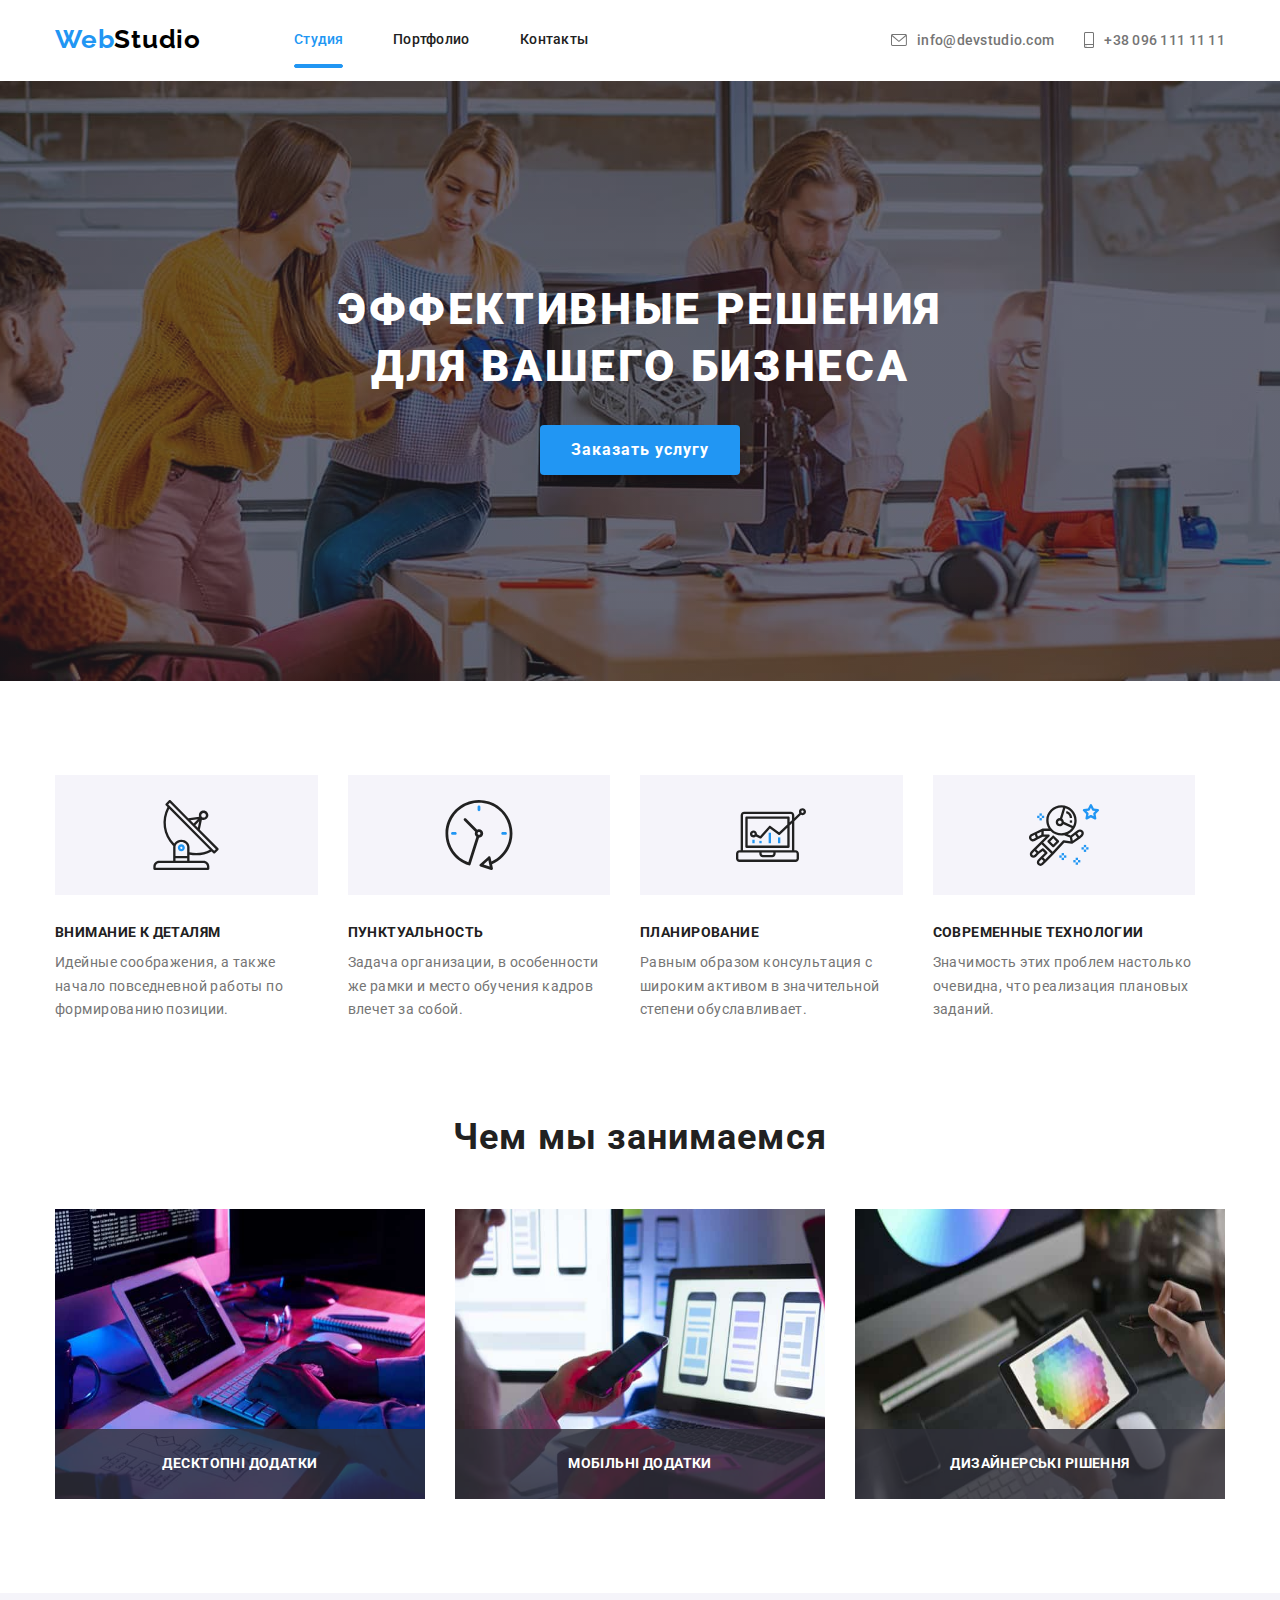
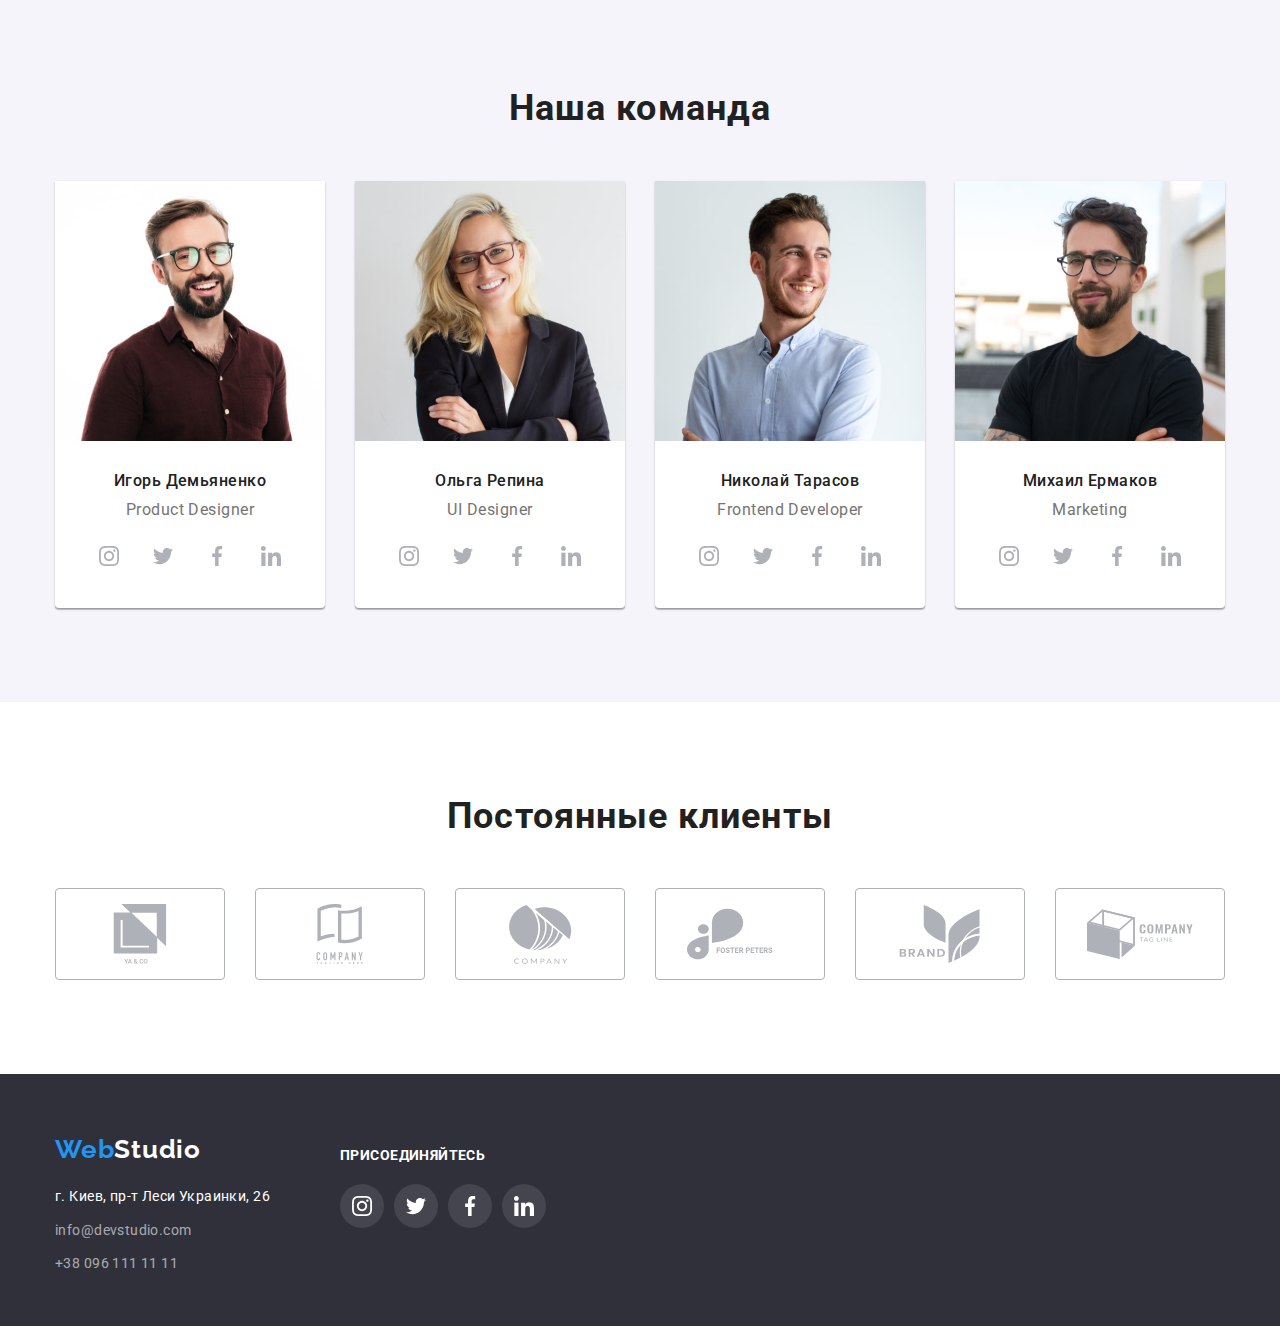
==== index.html @ f4e9bdaf "спроба" ====
<!DOCTYPE html>
<html lang="en">
<head>
<meta charset="UTF-8">
<meta http-equiv="X-UA-Compatible" content="IE=edge">
<meta name="viewport" content="width=device-width, initial-scale=1.0">
<link rel="stylesheet" href="https://cdnjs.cloudflare.com/ajax/libs/modern-normalize/1.0.0/modern-normalize.min.css">
<link rel="preconnect" href="https://fonts.googleapis.com">
<link rel="preconnect" href="https://fonts.gstatic.com" crossorigin>
<link href="https://fonts.googleapis.com/css2?family=Raleway:wght@700&family=Roboto:wght@400;500;700;900&display=swap"
    rel="stylesheet">
<title>WebStudio</title>
<link rel="stylesheet" href="css/style.css">
</head>
<body class="info_main">
    <header>
        <div class="container style-container">
        <nav class="nav-style">
            
                <a class="webStudio dio" href="./index.html">Web<span class="colorweb">Studio</span></a>
                 <ul class="style-studio">
                <li class="stydi-link labe">
                    <a href="./studio.html" class="studio current activity">Студия</a>
                </li>
                <li class="stydi-link">
                    <a href="./portfolio.html" class="portfolio activity lost">Портфолио</a>
                </li>
                <li class="stydi-link">
                    <a href="./contakts.html" class="contakts activity lost">Контакты</a>
                </li>
            </ul>
        </nav>
        <ul class="style-info">
            <li class="style-mailto">
                <a class="link_info activitys" href="mailto:info@devstudio.com" >
                    <svg class="svg-link" width="16" height="12">
                        <use href="./images/icons/sprite-2-defs.svg#icon-envelope"></use>
                    </svg>info@devstudio.com</a>

                </li>
            <li class="style-mailto">
              
            <a class="link_info activitys" href="tel+380961111111" >
                <svg class="svg-link" width="10" height="16">
                    <use href="./images/icons/sprite-2-defs.svg#icon-smartphone " ></use>
                </svg>+38 096 111 11 11</a>
                </li>
             </ul>
         </div>
     
    </header>
    <main>
        
        <section class="style-section">
            <div class="container">
            <h1 lang="ru" class="style_round">
                Эффективные решения для вашего бизнеса
            </h1>
            <div class="style-button">
            <button type="button" class="info_button">Заказать услугу</button>
            </div>
        </div>

        </section>
        
       
        <section class="section">
            <div class="container">
            <ul class="paragraph">
            <li class="style-paragraph icon">
                <h3 class="info_team">Внимание к деталям</h3>
                <p class="text_team">Идейные соображения, а также начало повседневной работы по формированию позиции.</p>
            </li>
                    
            <li class="style-paragraph icon">
                <h3 class="info_team">Пунктуальность</h3>
                <p class="text_team">Задача организации, в особенности же рамки и место обучения кадров влечет за собой.</p>
            </li>
                
            <li class="style-paragraph icon">
                <h3 class="info_team">Планирование</h3>
                <p class="text_team">Равным образом консультация с широким активом в значительной степени обуславливает.</p>
            </li>
                      
            <li class="style-paragraph icon">
                <h3 class="info_team">Современные технологии</h3>
                <p class="text_team">Значимость этих проблем настолько очевидна, что реализация плановых заданий.</p>
            </li>
                    
            </ul>
            </div>
            </section>
            
        <section class="section style-works">
            <div class="container">

                <h2 class="work_team">Чем мы занимаемся</h2>
                <ul class="style-work">
                    <li class="style-img">
                        <img src="./images/5.jpg" alt="Стол" width="370" height="290">
                        <p class="style-p">
                            Десктопні додатки
                        </p>
                    </li>
                    <li class="style-img ">
                        <img src="./images/6.jpg" alt="Комп" width="370" height="290">
                        <p class="style-p">
                            Мобільні додатки
                        </p>
                    </li>
                    <li class="style-img"> 
                        <img src="./images/7.jpg" alt="Планшет" width="370" height="290">
                        <p class="style-p">
                            Дизайнерські рішення
                        </p>
                    </li>
                </ul>      
        </div>
            </section>
        
        
        <section class="section style-teams">
            <div class="container">
            <h2 class="work_team">Наша команда</h2>
            <div>
            <ul class="info-team ">
                <li class="team-id poster-styles">
                    <img src="./images/img(4)-1.jpg" alt="man" width="270" height="260">
                        
                        <h3 class="id_team style-id">Игорь Демьяненко</h3>
                        <p class="skil_team style-skill">Product Designer</p> 
                        
                        <ul class="llll">
                            <li class="rrrr">
                                <a href="#" class="tttt">
                                    <svg class="yyyy" width="44" height="44">
                                        <use href="./images/icons/sprite-2-defs.svg#icon-instagram-2"></use>
                                    </svg>
                                </a>
                            </li>
                            <li class="rrrr">
                                <a href="" class="tttt">
                                    <svg class="yyyy" width="44" height="44">
                                        <use href="./images/icons/sprite-2-defs.svg#icon-twitter"></use>
                                    </svg>
                                </a>
                            </li>
                            <li class="rrrr">
                                <a href="" class="tttt">
                                    <svg class="yyyy" width="44" height="44">
                                        <use href="./images/icons/sprite-2-defs.svg#icon-facebook"></use>
                                    </svg>
                                </a>
                            </li>
                            <li class="rrrr">
                                <a href="" class="tttt">
                                    <svg class="yyyy" width="44" height="44">
                                        <use href="./images/icons/sprite-2-defs.svg#icon-linkedin"></use>
                                    </svg>
                                </a>
                            </li>
                        </ul>
                        
                </li>
       
                <li class=" team-id poster-styles">
                    <img src="./images/img(1)-1.jpg" alt="man" width="270" height="260">
                        <h3 class="id_team style-id">Ольга Репина</h3>
                        <p class="skil_team style-skill">UI Designer</p> 
           
                        <ul class="llll">
                            <li class="rrrr">
                                <a href="#" class="tttt">
                                    <svg class="yyyy" width="44" height="44">
                                        <use href="./images/icons/sprite-2-defs.svg#icon-instagram-2"></use>
                                    </svg></a>
                            </li>
                            <li class="rrrr">
                                <a href="" class="tttt">
                                    <svg class="yyyy" width="44" height="44">
                                        <use href="./images/icons/sprite-2-defs.svg#icon-twitter"></use>
                                    </svg>
                                </a>
                            </li>
                            <li class="rrrr">
                                <a href="" class="tttt">
                                    <svg class="yyyy" width="44" height="44">
                                        <use href="./images/icons/sprite-2-defs.svg#icon-facebook"></use>
                                    </svg>
                                </a>
                            </li>
                            <li class="rrrr">
                                <a href="" class="tttt">
                                    <svg class="yyyy" width="44" height="44">
                                        <use href="./images/icons/sprite-2-defs.svg#icon-linkedin"></use>
                                    </svg>
                                </a>
                            </li>
                        </ul>
                </li>
                <li class="team-id poster-styles">
                    <img src="./images/img(2)-1.jpg" alt="man" width="270" height="260">
                       <h3 class="id_team style-id">Николай Тарасов</h3>
                       <p class="skil_team style-skill">Frontend Developer</p> 

                       <ul class="llll">
                        <li class="rrrr">
                            <a href="#" class="tttt">
                                <svg class="yyyy" width="44" height="44">
                                    <use href="./images/icons/sprite-2-defs.svg#icon-instagram-2"></use>
                                </svg>
                            </a>
                        </li>
                        <li class="rrrr">
                            <a href="" class="tttt">
                                <svg class="yyyy" width="44" height="44">
                                    <use href="./images/icons/sprite-2-defs.svg#icon-twitter"></use>
                                </svg>
                            </a>
                        </li>
                        <li class="rrrr">
                            <a href="" class="tttt">
                                <svg class="yyyy" width="44" height="44">
                                    <use href="./images/icons/sprite-2-defs.svg#icon-facebook"></use>
                                </svg>
                            </a>
                        </li>
                        <li class="rrrr">
                            <a href="" class="tttt">
                                <svg class="yyyy" width="44" height="44">
                                    <use href="./images/icons/sprite-2-defs.svg#icon-linkedin"></use>
                                </svg>
                            </a>
                        </li>
                    </ul>
                </li>
                <li class=" team-id poster-styles">
                    <img src="./images/img(3)-1.jpg " alt="man" width="270" height="260">
                       <h3 class="id_team style-id">Михаил Ермаков</h3>
                       <p class="skil_team style-skill">Marketing</p> 

                       <ul class="llll">
                        <li class="rrrr">
                            <a href="#" class="tttt">
                                <svg class="yyyy" width="44" height="44">
                                    <use href="./images/icons/sprite-2-defs.svg#icon-instagram-2"></use>
                                </svg>
                            </a>
                        </li>
                        <li class="rrrr">
                            <a href="" class="tttt">
                                <svg class="yyyy" width="44" height="44">
                                    <use href="./images/icons/sprite-2-defs.svg#icon-twitter"></use>
                                </svg>
                            </a>
                        </li>
                        <li class="rrrr">
                            <a href="" class="tttt">
                                <svg class="yyyy" width="44" height="44">
                                    <use href="./images/icons/sprite-2-defs.svg#icon-facebook"></use>
                                </svg>
                            </a>
                        </li>
                        <li class="rrrr">
                            <a href="" class="tttt">
                                <svg class="yyyy" width="44" height="44">
                                    <use href="./images/icons/sprite-2-defs.svg#icon-linkedin"></use>
                                </svg>
                            </a>
                        </li>
                    </ul>
                </li>
            </ul>
        </div>
    </div>
        </section>
       
    </main>
        <section class="section">
            <div class="container ">
           <h2 class="client">Постоянные клиенты</h2>
            <ul class="client-korop">
                <li class="client-info">
                    <a href="" class="client-link">
                        <svg  width="106" height="60">
                        <use href="./images/icons/sprite-2-defs.svg#icon-group1" ></use></svg></a>
                    
                </li>
                
                    <li class="client-info">
                        <a href="" class="client-link">
                            <svg  width="106" height="60">
                            <use href="./images/icons/sprite-2-defs.svg#icon-group2" ></use></svg></a>
                        
                    </li>
                    
                
                    <li class="client-info">
                        <a href=""class="client-link">
                            <svg  width="106" height="60">
                            <use href="./images/icons/sprite-2-defs.svg#icon-group3" ></use></svg></a>
                        
                    </li>
                    
                        <li class="client-info">
                            <a href=""class="client-link">
                                <svg  width="106" height="60">
                                <use href="./images/icons/sprite-2-defs.svg#icon-group4" ></use></svg></a>
                            
                        </li>
                       
                            <li class="client-info">
                                <a href=""class="client-link">
                                    <svg  width="106" height="60">
                                    <use href="./images/icons/sprite-2-defs.svg#icon-group5" ></use></svg></a>
                                
                            </li>
                            
                                <li class="client-info">
                                    <a href=""class="client-link">
                                        <svg  width="106" height="60">
                                        <use href="./images/icons/sprite-2-defs.svg#icon-group6" ></use></svg></a>
                                    
                                </li>
             
                 </ul>
             </div>
</section>
            <footer class="info_link">
                <div class="container-link container" >
                <div>
                <a class="webStudio_2">Web<span class="style_studio">Studio</span></a>
                <address>
                    <ul class="a_studio">
                        <li class="a_studio styly-ly"><p class="link_street">г. Киев, пр-т Леси Украинки, 26</p></li>
                        <li class="a_studio styly-ly"><a href="mailtoinfo@devstudio.com" class="link_infos">info@devstudio.com</a></li>
                        <li class="a_studio styly-ly"><a href="tel+380961111111" class="link_infos">+38 096 111 11 11</a></li> 
                    </ul>
                </address>
                
            </div>
            <div>
                <ul class="a_studio">
                    <li><p class="p-link">Присоединяйтесь</p>
                        <ul class="lllls">
                                <li class="rrrrs">
                                    <a href="#" class="tttts">
                                        <svg class="yyyys" width="44" height="44">
                                            <use href="./images/icons/sprite-2-defs.svg#icon-instagram-2"></use>
                                        </svg>
                                    </a>
                                </li>
                                <li class="rrrrs">
                                    <a href="" class="tttts">
                                        <svg class="yyyys" width="44" height="44">
                                            <use href="./images/icons/sprite-2-defs.svg#icon-twitter"></use>
                                        </svg>
                                    </a>
                                </li>
                                <li class="rrrrs">
                                    <a href="" class="tttts">
                                        <svg class="yyyys" width="44" height="44">
                                            <use href="./images/icons/sprite-2-defs.svg#icon-facebook"></use>
                                        </svg>
                                    </a>
                                </li>
                                <li class="rrrrs">
                                    <a href="" class="tttts">
                                        <svg class="yyyys" width="44" height="44">
                                            <use href="./images/icons/sprite-2-defs.svg#icon-linkedin"></use>
                                        </svg>
                                    </a>
                                </li>
                            </ul>
                            
            
        </div>
            </footer>
            
</body>
</html>
---- css/style.css ----
h1,
h2,
h3,
h4,
p,
ul {
    margin-top: 0;
    margin-bottom: 0;
    padding-left: 0;
}
img{
    display: block;
}
*
**::before,
*::after {
    box-sizing: border-box;
    }
.container{
    width: 1200px;
    margin-left: auto;
    margin-right: auto;
    padding-left: 15px;
    padding-right: 15px; 
}
.style-container{
    display: flex;
}

/*Шапка*/
.lost:hover,
.lost:focus{
    color: #2196F3;
   
}

.header-solid{
    border: 1px solid #EEEEEE;
}
.nav-style{
    display: flex;
}
.style-studio{
    display: flex;
    list-style: none;
    
}
.style-info{
    display: flex;
    margin-left: auto; 
    list-style: none;
    justify-content: center;
    align-items: center;
  
}


.activity{
    width: 12px;
    display: flex;
    padding-top: 32px;
    padding-bottom: 32px;
   
}
.link_info:hover,
.link_info:focus{
    fill: #2196F3;
}
.activitys{
    display: flex;
    margin-right: 30px;  
    padding-top: 32px;
    padding-bottom: 32px;
}
.activitys:last-child{
    margin-right: 0;
}
.activity:last-child{
    margin-right: 0;
}
.dio{
    text-decoration: none;
    margin-right: 93px;
    padding-top: 24px;
    padding-bottom: 25px;
}
/*кОНТАКТ пИСЬМО И Телефон*/

.svg-link{
    margin-right: 10px; 
    fill: currentColor;
}
.svg-link:hover,
.svg-link:focus{
    fill: #2196F3;
}
.link_info:hover,
.link_info:focus{
    color:#2196F3;
}

.style-mailto{
    margin-right: 30px;
}
   .style-mailto:last-child{
    margin-right: 0;
   }
/*Секция ефективные решения */
.style-section{
    padding: 200px 0;
    text-align: center;
    background-color: #C4C4C4;
    background-image: linear-gradient(rgba(47, 48, 58, 0.4), rgba(47, 48, 58, 0.4)), url(../images/Img-1.jpg);
    background-repeat: no-repeat;
    background-position: center;
    max-width: 1600px;
    height: 600px;
    margin: 0 auto;
    
}


/*пункты работы */
.section{
    padding-top: 94px;
    padding-bottom: 94px;
    
}
.style-paragraph{
    width: 270px;
    margin-right: 30px;
}
.paragraph{
    display: flex;
    list-style: none;
}
.style-paragraph:last-child{
    margin-left: 0;
}
.icon::before {
    content: "";
    display: block;
    height: 120px;
    background-repeat: no-repeat;
    background-position: center;
    background-color: #F5F4FA;
    margin-bottom: 30px;

}

.icon:nth-child(1)::before {
    background-image: url(../images/antenna\ 1.svg);
}

.icon:nth-child(2)::before {
    background-image: url(../images/clock\ 1.svg);
}

.icon:nth-child(3)::before {
    background-image: url(../images/diagram\ 1.svg);
}

.icon:nth-child(4)::before {
    background-image: url(../images/astronaut\ 1.svg);
}

/*чем занимаемся */
.style-work{
    display: flex;
    list-style: none;
}
.style-img{
    position: relative;
    margin-right: 30px;
}
.style-img:last-child{
    margin-right: 0;
}
.style-works{
    padding-top: 0;
    
}
.style-p{

    display: flex;
    position: absolute;
    bottom: 0;
    width: 370px;
    height: 70px;
    justify-content: center;
    align-items: center;
    
    font-family: 'Roboto';
    font-style: normal;
    font-weight: 700;
    font-size: 14px;
    line-height: 1.14;
    text-align: center;
    letter-spacing: 0.03em;
    text-transform: uppercase;
    color: #FFFFFF;
    background-color: rgba(47, 48, 58, 0.8); 
}
/*Наша Команда*/
.info-team{
    display: flex;
    list-style: none;
}
.team-id{
    margin-right: 30px;
}
.team-id:last-child{
    margin-right: 0;
}
.style-id{
    margin-top: 30px;
    text-align: center;
}
.style-skill{
    margin-top: 10px;
    text-align: center;
}
.style-teams{
    background: #F5F4FA;

    margin: 0 auto;
}
/*Постояные кленты*/
.client{
    font-family: 'Roboto';
    font-style: normal;
    font-weight: 700;
    font-size: 36px;
    line-height: 1.16;
    text-align: center;
    letter-spacing: 0.03em;
     color: #212121;
     margin-bottom: 50px;
}
.client-korop{
    display: flex;
    align-items: center;
    justify-content: center;
    gap: 30px;
}
.client-info{
    width: 170px;
    height: 92px;
    list-style: none;
   
 }
.client-link{
    display: flex;
    width: 170px;
    height: 92px;
    align-items: center;
    fill: #AFB1B8;
    justify-content:center;
    border: 1px solid #afb1b8;
    border-radius: 4px;
}

.client-info:last-child{
    margin-right: 0;
}
.client-link:hover,
.client-link:focus{
    fill: #2196F3;
    border-color: #2196F3;
}
.client-link:hover,
.client-link:focus{
    border: 1px solid #2196f3;
}


                        


/*Подвал*/
.styly-ly{
   margin-bottom: 10px;
   margin-right: 70px;
}
.styly-ly:last-child {
    margin-bottom: 0;
}
.info_main {
    background: #FFFFFF;
    font-family: 'Roboto', 'Raleway';

}
.webStudio {
    font-family: 'Raleway';
    font-style: normal;
    font-weight: 700;
    font-size: 26px;
    line-height: 1.2;
    letter-spacing: 0.03em;
    color: #2196F3;

}
.colorweb {
    font-family: 'Raleway';
    font-style: normal;
    font-weight: 700;
    font-size: 26px;
    line-height: 1.2;
    letter-spacing: 0.03em;
    color:black;
}

.studio {
    font-weight: 500;
    font-size: 14px;
    line-height: 1.14;
    letter-spacing: 0.02em;
    color: #212121;
    text-decoration: none;
    width: 49px;
    height: 16px;
}

.current{
    color:#2196F3;
    margin-right: 50px;
   
    
}



.portfolio {
    
    font-weight: 500;
    font-size: 14px;
    line-height: 1.14;
    letter-spacing: 0.02em;
    text-decoration: none;
    color: #212121;
    width: 77px;
    height: 16px;
}
.portfolio.current {
    color: #2196F3;
   
}
.labe::after{
   content: "";
   display: flex;
    width: 100%;
    height: 4px;
    border: 1px solid #2196F3;;
    border-radius: 2px;
    background: #2196F3; 
    
}

.contakts {
    font-weight: 500;
    font-size: 14px;
    line-height: 1.14;
    letter-spacing: 0.02em;
    text-decoration: none;
    color: #212121;
    width: 68px;
    height: 16px;
    
}

.link_info {
    display: flex;
    font-weight: 500;
    font-size: 14px;
    line-height: 1.2;
    letter-spacing: 0.02em;
    color: #757575;
    list-style: none;
    text-decoration: none;
    cursor: pointer;
    align-items: center;
   
}
*{
    margin: 0;
    padding: 0;
    box-sizing: border-box;
    
}


.stydi-link{
    margin-right: 50px;
    
}
.stydi-link:last-child{
    margin-right: 0;
}

/*Еффективное решение*/

.style_round {
  
    font-family: 'Roboto';
    font-style: normal;
    font-weight: 900;
    font-size: 44px;
    line-height: 1.3;
    text-align: center;
    letter-spacing: 0.06em;
    text-transform: uppercase;
    margin: auto;
    color: #FFFFFF;
    width: 690px;
}

/*Кнопка*/
.info_button{
    margin-top: 30px;
    letter-spacing: 0.06em;
    font-family: 'Roboto';
    font-style: normal;
    font-weight: 700;
    font-size: 16px;
    line-height: 1.9;
    width: 200px;
    height: 50px;
    background: #2196F3;
    box-shadow: 0px 4px 4px rgba(0, 0, 0, 0.15);
    border-radius: 4px;
    color: #FFFFFF;
    cursor: pointer;
    margin: auto;
    text-align: center;
    border: none;   
  
}
.style-button{
    display: block;
    margin-top: 30px;
}

/*Пункты в работе*/
.info_team {
    margin-bottom: 10px;
    font-family: 'Roboto';
    font-style: normal;
    font-weight: 700;
    font-size: 14px;
    line-height: 1.14;
    letter-spacing: 0.03em;
    text-transform: uppercase;
    color: #212121;

}

.text_team {
    font-family: 'Roboto';
    font-style: normal;
    font-weight: 400;
    font-size: 14px;
    line-height: 1.7;
    letter-spacing: 0.03em;
    color: #757575;
}

.work_team {
    text-align: center;
    margin-bottom: 50px;
 
    font-family: 'Roboto';
    font-style: normal;
    font-weight: 700;
    font-size: 36px;
    line-height: 1.2;
    letter-spacing: 0.03em;
    color: #212121;
}

.id_team {
    font-family: 'Roboto';
    font-style: normal;
    font-weight: 500;
    font-size: 16px;
    line-height: 1.2;
    letter-spacing: 0.03em;
    color: #212121;
}

.skil_team {
    font-family: 'Roboto';
    font-style: normal;
    font-weight: 400;
    font-size: 16px;
    line-height: 1.2;
    letter-spacing: 0.03em;
    color: #757575;
}

/*подвал*/

.webStudio_2 {
   display: block;
   margin-bottom: 20px;
    font-family: 'Raleway';
    font-style: normal;
    font-weight: 700;
    font-size: 26px;
    line-height: 1.2;
    letter-spacing: 0.03em;
    color: #2196F3;
}

.style_studio {
    
    font-family: 'Raleway';
    font-style: normal;
    font-weight: 700;
    font-size: 26px;
    line-height: 1.2;
    letter-spacing: 0.03em;
    color: white;
    
}

.link_infos {
    font-family: 'Roboto';
    font-style: normal;
    font-weight: 400;
    font-size: 14px;
    line-height: 1.7;
    letter-spacing: 0.03em;
    color: rgba(255, 255, 255, 0.6);
    text-decoration: none;

}

.info_link {
    background: #2F303A;
    padding-top: 60px;
    padding-bottom: 50px;
    margin: 0 auto;
    
}
.link_street{
    font-family: 'Roboto';
        font-style: normal;
        font-weight: 400;
        font-size: 14px;
        line-height:1.7;
        letter-spacing: 0.03em;
        color: #FFFFFF;
}
/*СТИЛИ ВТОРОЙ СТРАНИЦИ*/
/*Кнопки*/
.style-buttons{
    display: flex;  
    justify-content: center;
}
.buttons-skill{
    margin-right: 8px;
    
}
.buttons-skill:last-child {
    margin-right: 0;
}

/*Портфолио Стулий*/
.studio-work{
    margin-top: 50px;
    display: flex;
    flex-wrap: wrap;
}
.team-ids {
    margin-right: 30px;
    margin-bottom: 30px;
}
.team-ids:hover,
.team-ids:focus{
    box-shadow: 0px 1px 1px rgba(0, 0, 0, 0.12), 0px 4px 4px rgba(0, 0, 0, 0.06), 1px 4px 6px rgba(0, 0, 0, 0.16);
}
.team-ids:nth-child(3n+3){
    margin-right: 0;
}
.team-ids:nth-last-child(-n+3) {
    margin-bottom: 0;
}
.poster-style{
   padding: 20px 24px 20px 24px;
   border: 1px solid #EEEEEE;
    border-radius: 0px 0px 4px 4px;
   
    
}

/*Наша команда svg*/
.llll{
   display: flex;
   gap: 10px;
    justify-content: center;
    list-style: none;
    margin-bottom: 30px;
   
}
.rrrr{
    display: flex;
        gap: 10px;
        
        align-items: center;
        margin-top: 15px;
}
.tttt{
    display: flex;
    width: 44px;
    height: 44px;
    border-radius: 50px;
    background-color:#FFFFFF;
    fill: #AFB1B8;
    justify-content:center;
}
.yyyy{
  display: block;
  width: 20px;

}
.tttt:hover,
.tttt:focus{
   fill:#FFFFFF;
   background-color: #2196F3;


}
.studio_style {
    font-family: 'Roboto';
    font-style: normal;
    font-weight: 500;
    font-size: 14px;
    line-height: 1.14;
    letter-spacing: 0.02em;
    text-decoration: none;
    color: #212121;
}
.portfolio_style{
    font-family: 'Roboto';
    font-style: normal;
    font-weight: 500;
    font-size: 14px;
    line-height: 1.14;
    letter-spacing: 0.02em;
    color: #2196F3;
    text-decoration: none;
}
.info_buttons{
    padding: 6px 22px 6px 22px;
    background: #F5F4FA;
    border-radius: 4px;
    font-family: 'Roboto';
    font-style: normal;
    font-weight: 500;
    font-size: 16px;
    line-height: 1.6;
    text-align: center;
    letter-spacing: 0.03em;
    color: #212121;
    border: none;
    cursor: pointer;
    margin: auto;
}
.info_buttons:hover,
.info_buttons:focus
{
        
        color: #FFFFFF;
        background: #2196F3;
        box-shadow: 0px 3px 1px rgba(0, 0, 0, 0.1), 0px 1px 2px rgba(0, 0, 0, 0.08), 0px 2px 2px rgba(0, 0, 0, 0.12);
        border-radius: 4px;
}

.style_work{
    
font-family: 'Roboto';
    font-style: normal;
    font-weight: 700;
    font-size: 18px;
    line-height: 2;
    letter-spacing: 0.06em;
    color: #212121;
}
.style_skill{
font-family: 'Roboto';
    font-style: normal;
    font-weight: 400;
    font-size: 16px;
    line-height: 1.8;

    letter-spacing: 0.03em;

    color: #757575;
}
.poster-styles{
   
    background-color: #FFFFFF;
    border-radius: 0px 0px 4px 4px;
    box-shadow: 0px 1px 3px rgba(0, 0, 0, 0.12), 0px 1px 1px rgba(0, 0, 0, 0.14), 0px 2px 1px rgba(0, 0, 0, 0.2);
    
}
.overlay{
    position: relative;
    overflow: hidden;
}
.work-p{
    display: flex;
    justify-content:center;
    align-items: center;
    padding: 63px 24px;
    position: absolute;
    transform: translateY(100%);
    transition: transform 250ms cubic-bezier(0.4,0,0.2,1);
    font-family: 'Roboto';
    font-style: normal;
    font-weight: 400;
    font-size: 18px;
    line-height: 28px;
    letter-spacing: 0.03em;

    width: 100%;
    height: 100%;
    color: #FFFFFF;
    background: rgba(33, 150, 243, 0.9);
    bottom: 0px;
    top: 0px;
    right: 0px;
}

.overlay:hover .work-p{
    transform: translateY(0);
}
/*Подвал*/
.container-link{
    display: flex;
    text-align: baseline;

}
.a_studio{
    list-style: none;
    
   
}
.a_studios{
    margin-left: 70px;
    list-style: none;
}
.link-list{
    display: flex;
}
.lllls{
    display: flex;
    gap: 10px;
     list-style: none;
     
 }
 .tttts{
     display: flex;
     width: 44px;
     height: 44px;
     border-radius: 50px;
     background: rgba(255, 255, 255, 0.1);
     fill:#FFFFFF;
     justify-content:center;
 }
 .yyyys{
   display: flex;
   width: 20px;
 
 }
 .tttts:hover,
 .tttts:focus{
    background-color: #2196F3;
}

.p-link{
    font-family: 'Roboto';
    font-style: normal;
    font-weight: 700;
    font-size: 14px;
    line-height: 1.14;
    letter-spacing: 0.03em;
    text-transform: uppercase;
    color: #FFFFFF;
    margin-bottom: 20px;
    justify-content: center; 
    margin-top: 14px;
}
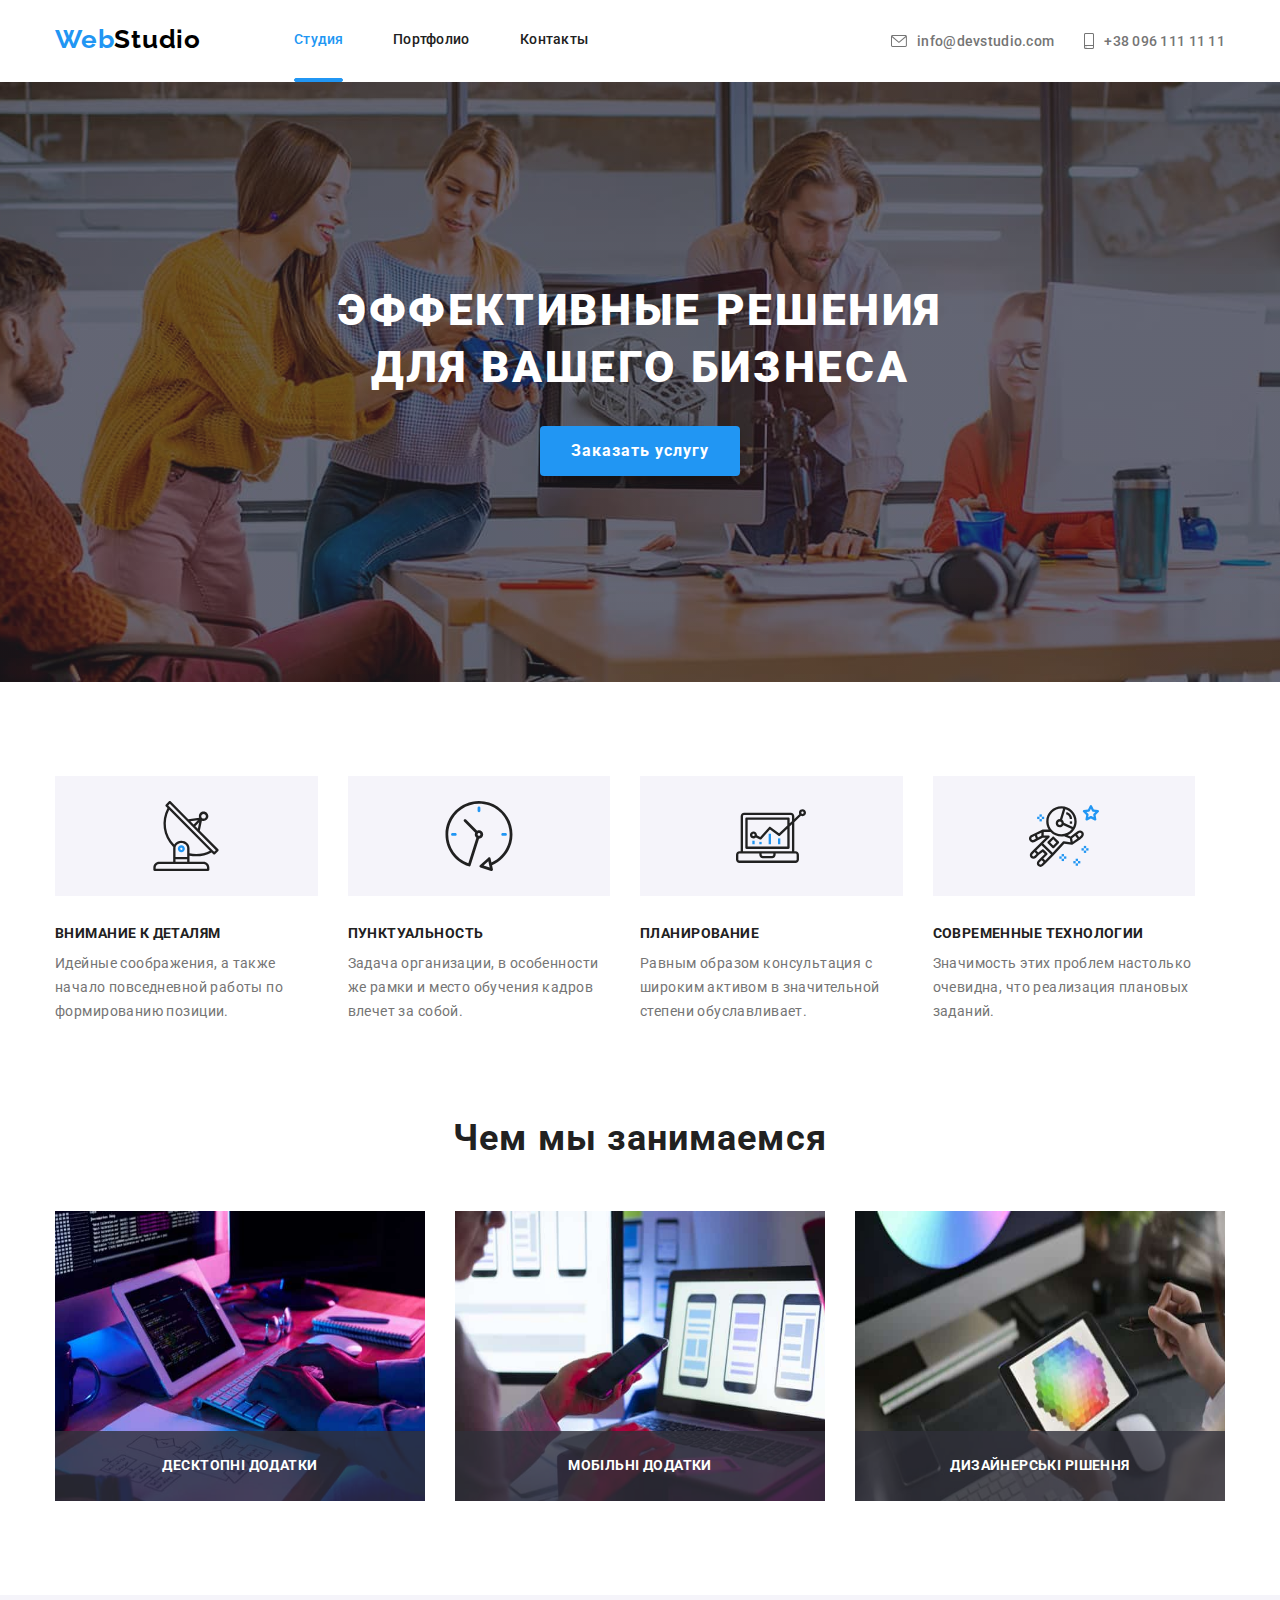
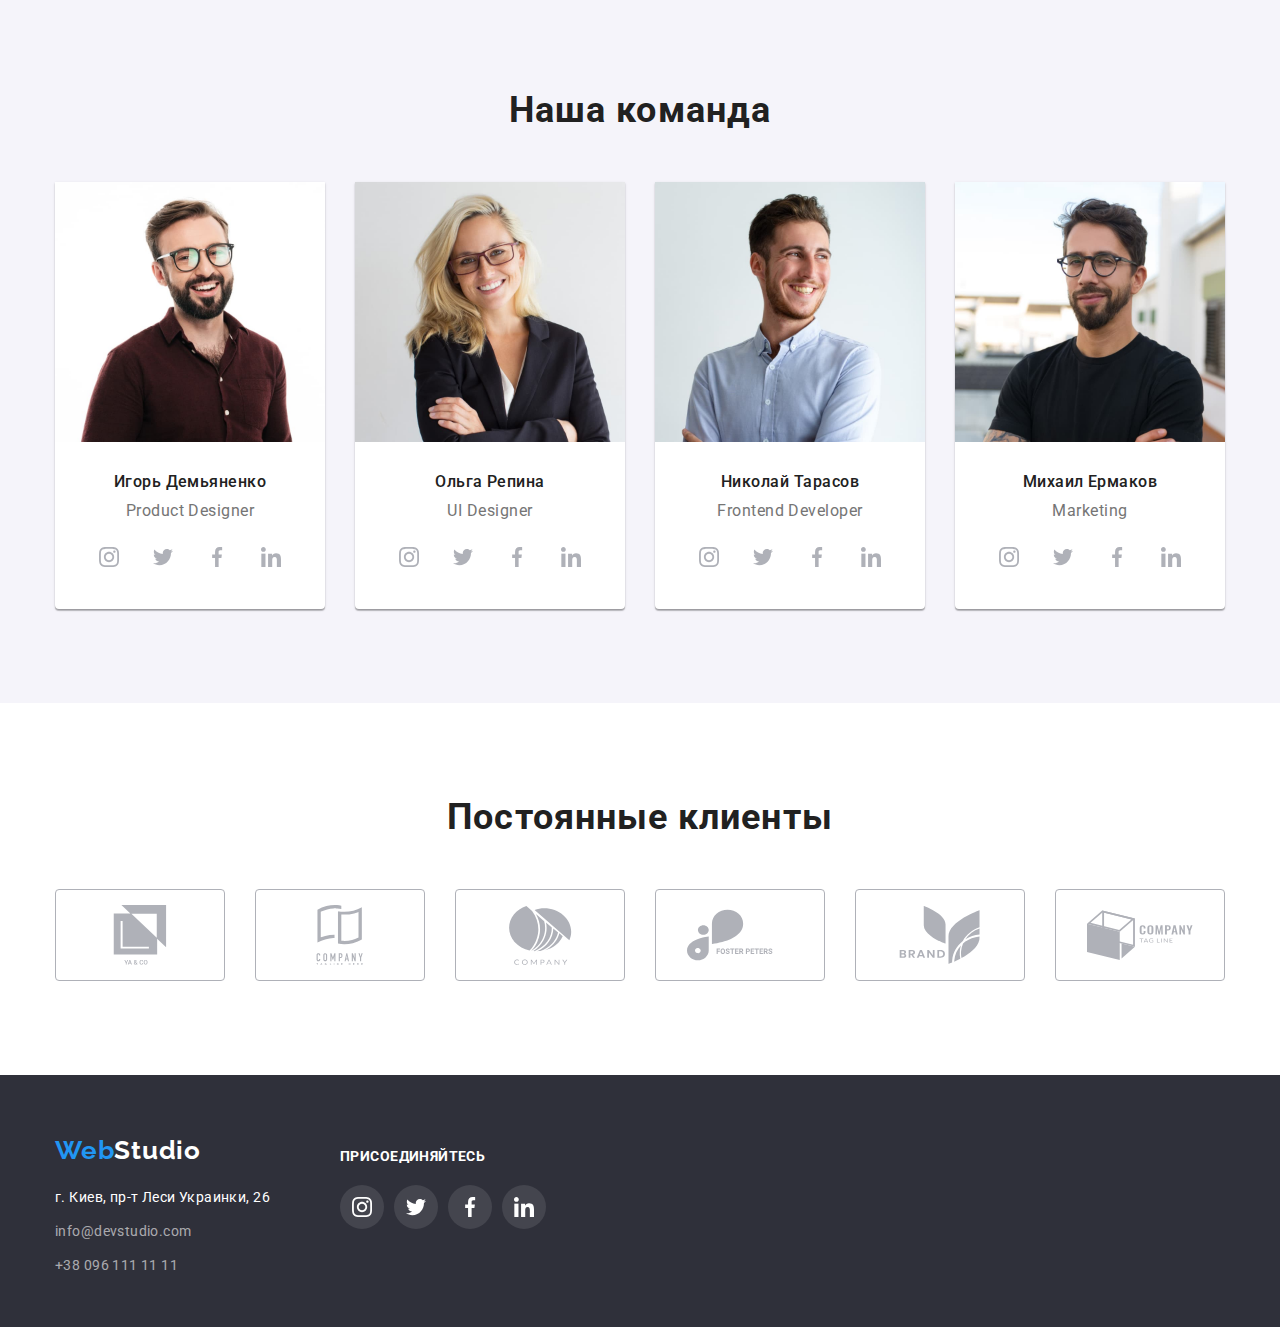
==== commit af766003: "проба" ====
--- a/index.html
+++ b/index.html
@@ -22,10 +22,10 @@
                 <li class="stydi-link labe">
                     <a href="./studio.html" class="studio current activity">Студия</a>
                 </li>
-                <li class="stydi-link">
-                    <a href="./portfolio.html" class="portfolio activity lost">Портфолио</a>
-                </li>
-                <li class="stydi-link">
+                <li class="stydi-link labes">
+                    <a href="./portfolio.html" class="portfolio activity lost ">Портфолио</a>
+                </li>
+                <li class="stydi-link labes">
                     <a href="./contakts.html" class="contakts activity lost">Контакты</a>
                 </li>
             </ul>
--- a/css/style.css
+++ b/css/style.css
@@ -31,7 +31,14 @@
 .lost:hover,
 .lost:focus{
     color: #2196F3;
-   
+}
+.labes:hover,
+.labes:focus{
+    width: 100%;
+    height: 4px;
+    border: 1px solid #2196F3;
+    border-radius: 2px;
+    background-color: #2196F3;
 }
 
 .header-solid{
@@ -319,6 +326,7 @@
     text-decoration: none;
     width: 49px;
     height: 16px;
+    margin-bottom: 14px;
 }
 
 .current{
@@ -340,8 +348,9 @@
     color: #212121;
     width: 77px;
     height: 16px;
-}
-.portfolio.current {
+    margin-bottom: 14px;
+}
+.portfolio.current{
     color: #2196F3;
    
 }
@@ -352,8 +361,7 @@
     height: 4px;
     border: 1px solid #2196F3;;
     border-radius: 2px;
-    background: #2196F3; 
-    
+    background: #2196F3;
 }
 
 .contakts {
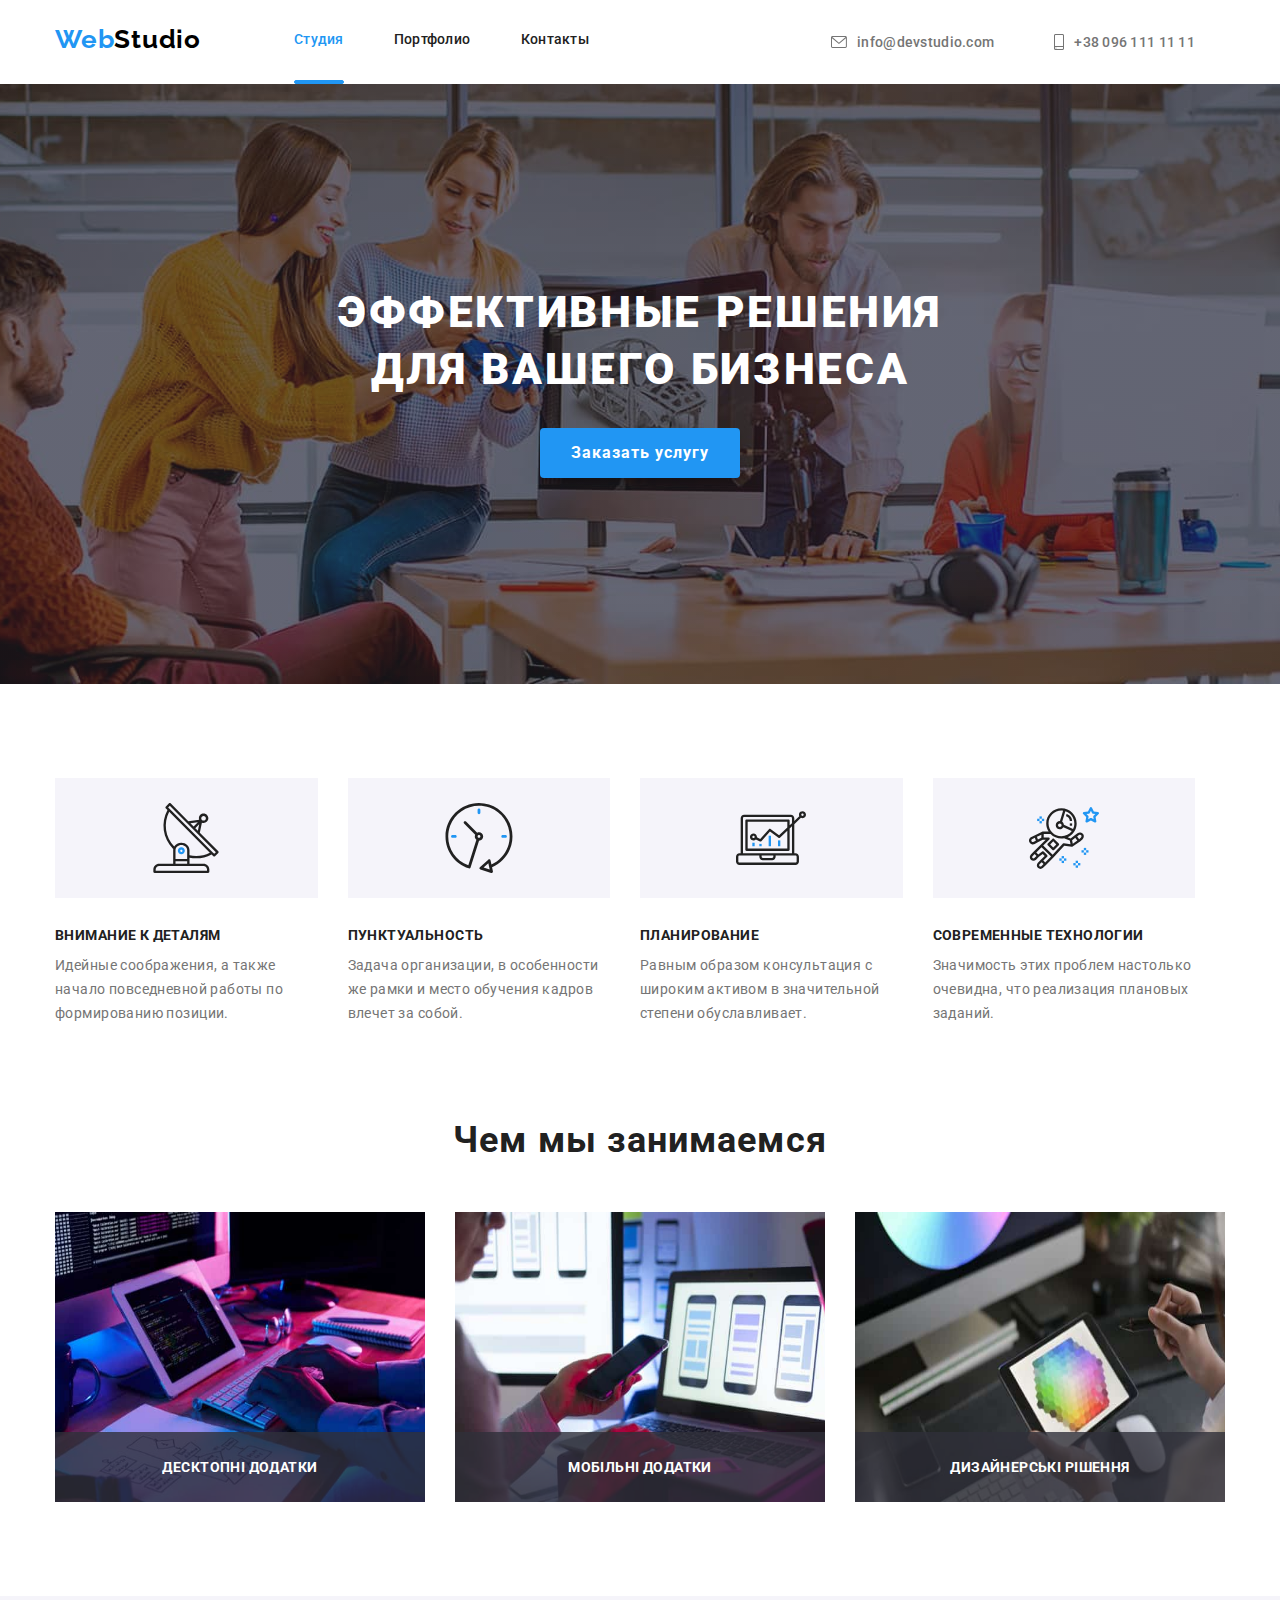
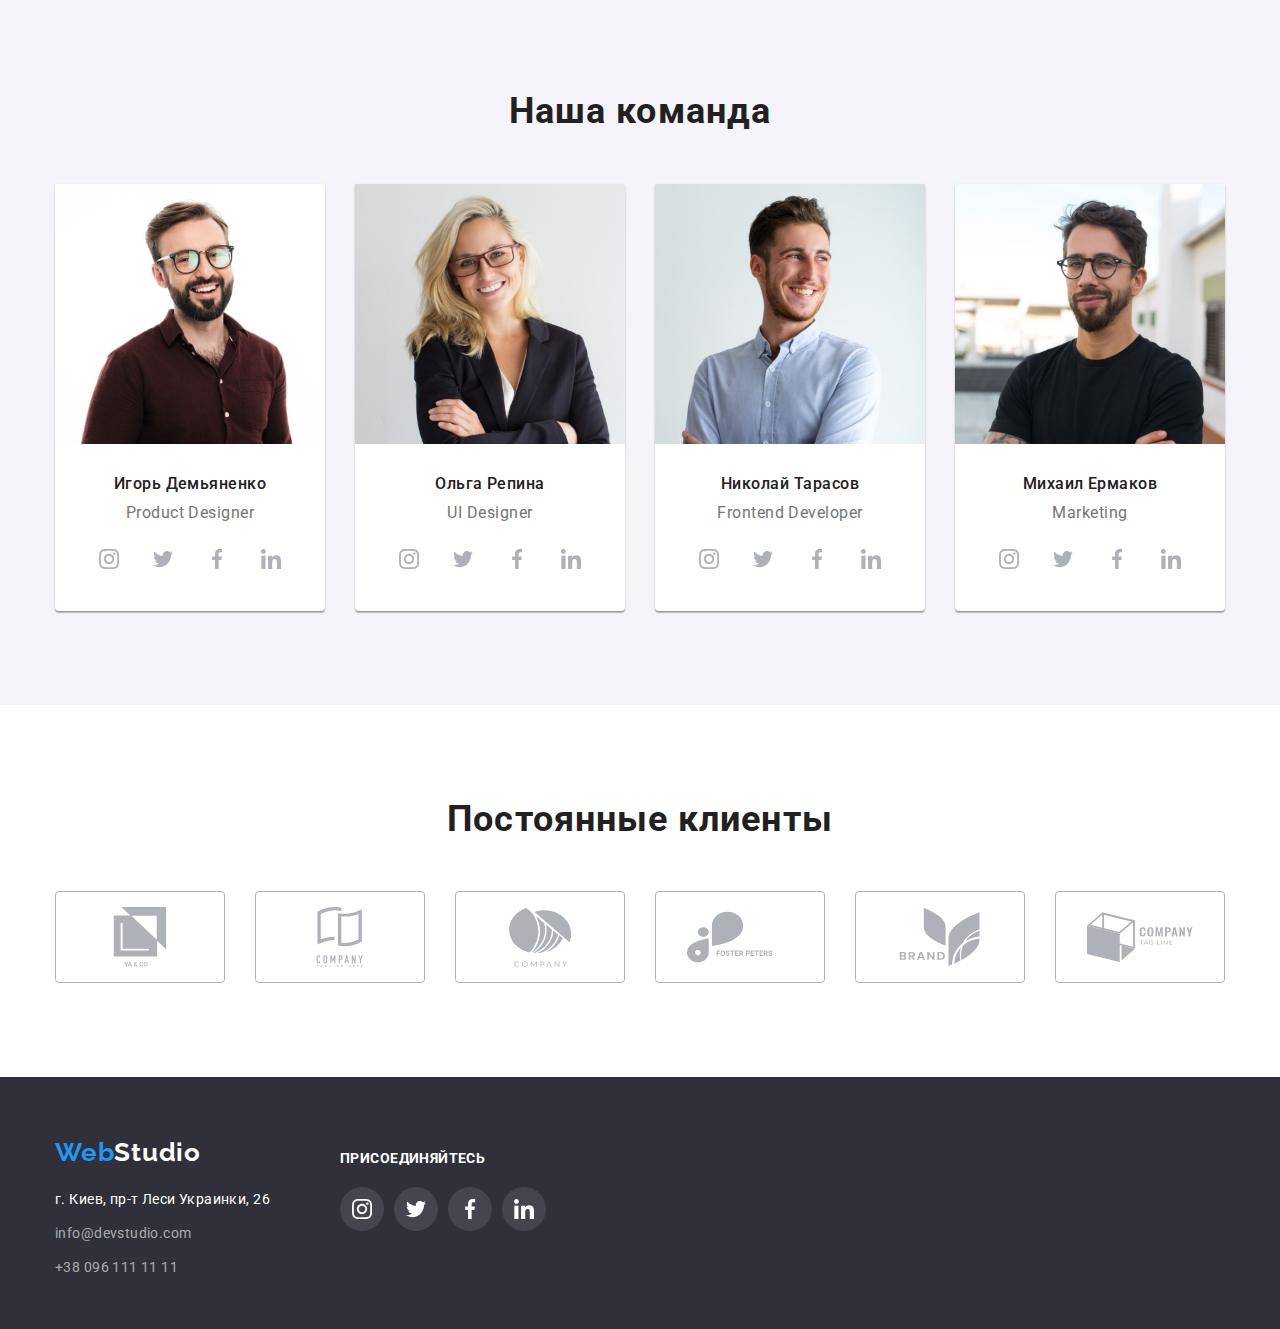
==== commit 81f69f4c: "на перевірку" ====
--- a/index.html
+++ b/index.html
@@ -22,10 +22,10 @@
                 <li class="stydi-link labe">
                     <a href="./studio.html" class="studio current activity">Студия</a>
                 </li>
-                <li class="stydi-link labes">
+                <li class="stydi-link ">
                     <a href="./portfolio.html" class="portfolio activity lost ">Портфолио</a>
                 </li>
-                <li class="stydi-link labes">
+                <li class="stydi-link ">
                     <a href="./contakts.html" class="contakts activity lost">Контакты</a>
                 </li>
             </ul>
@@ -57,7 +57,7 @@
                 Эффективные решения для вашего бизнеса
             </h1>
             <div class="style-button">
-            <button type="button" class="info_button">Заказать услугу</button>
+            <button  type="button" data-modal-open class="info_button">Заказать услугу</button>
             </div>
         </div>
 
@@ -132,6 +132,7 @@
                         
                         <ul class="llll">
                             <li class="rrrr">
+                                <div>
                                 <a href="#" class="tttt">
                                     <svg class="yyyy" width="44" height="44">
                                         <use href="./images/icons/sprite-2-defs.svg#icon-instagram-2"></use>
@@ -376,6 +377,16 @@
             
         </div>
             </footer>
-            
+
+        <div class="backdrop is-hidden" data-modal>
+            <div class="modal">
+                <button type="button" class="modal-close-btn" data-modal-close>
+                    <svg class="modal-close-btn-icon" width="18" height="18">
+                        <use href="./images/icons/sprite-2-defs.svg#close-modal-svg"></use>
+                    </svg>
+                </button>
+       </div>
+    </div>
+    <script src="./js/modal.js"></script>
 </body>
 </html>        --- a/css/style.css
+++ b/css/style.css
@@ -31,14 +31,8 @@
 .lost:hover,
 .lost:focus{
     color: #2196F3;
-}
-.labes:hover,
-.labes:focus{
-    width: 100%;
-    height: 4px;
-    border: 1px solid #2196F3;
-    border-radius: 2px;
-    background-color: #2196F3;
+    
+   
 }
 
 .header-solid{
@@ -63,7 +57,6 @@
 
 
 .activity{
-    width: 12px;
     display: flex;
     padding-top: 32px;
     padding-bottom: 32px;
@@ -79,9 +72,7 @@
     padding-top: 32px;
     padding-bottom: 32px;
 }
-.activitys:last-child{
-    margin-right: 0;
-}
+
 .activity:last-child{
     margin-right: 0;
 }
@@ -265,6 +256,7 @@
     justify-content:center;
     border: 1px solid #afb1b8;
     border-radius: 4px;
+    transition: fill 250ms cubic-bezier(0.4,0,0.2,1);
 }
 
 .client-info:last-child{
@@ -275,10 +267,7 @@
     fill: #2196F3;
     border-color: #2196F3;
 }
-.client-link:hover,
-.client-link:focus{
-    border: 1px solid #2196f3;
-}
+
 
 
                         
@@ -324,16 +313,12 @@
     letter-spacing: 0.02em;
     color: #212121;
     text-decoration: none;
-    width: 49px;
-    height: 16px;
-    margin-bottom: 14px;
+    transition:color 250ms cubic-bezier(0.4,0,0.2,1);
 }
 
 .current{
     color:#2196F3;
-    margin-right: 50px;
-   
-    
+
 }
 
 
@@ -349,8 +334,9 @@
     width: 77px;
     height: 16px;
     margin-bottom: 14px;
-}
-.portfolio.current{
+    transition:color 250ms cubic-bezier(0.4,0,0.2,1);
+}
+.portfolio.current {
     color: #2196F3;
    
 }
@@ -373,6 +359,8 @@
     color: #212121;
     width: 68px;
     height: 16px;
+    transition:color 250ms cubic-bezier(0.4,0,0.2,1);
+
     
 }
 
@@ -387,6 +375,7 @@
     text-decoration: none;
     cursor: pointer;
     align-items: center;
+    transition: color 250ms cubic-bezier(0.4,0,0.2,1);
    
 }
 *{
@@ -441,7 +430,11 @@
     margin: auto;
     text-align: center;
     border: none;   
-  
+    transition: background-color 250ms cubic-bezier(0.4,0,0.2,1);
+}
+.info_button:hover,
+.info_button:focus{
+    background:#188CE8;
 }
 .style-button{
     display: block;
@@ -540,6 +533,7 @@
     letter-spacing: 0.03em;
     color: rgba(255, 255, 255, 0.6);
     text-decoration: none;
+    transition:color 250ms cubic-bezier(0.4,0,0.2,1);
 
 }
 
@@ -625,6 +619,9 @@
     background-color:#FFFFFF;
     fill: #AFB1B8;
     justify-content:center;
+    position: relative;
+    transition: background-color 250ms cubic-bezier(0.4,0,0.2,1);
+    
 }
 .yyyy{
   display: block;
@@ -635,6 +632,8 @@
 .tttt:focus{
    fill:#FFFFFF;
    background-color: #2196F3;
+   
+   
 
 
 }
@@ -673,6 +672,7 @@
     border: none;
     cursor: pointer;
     margin: auto;
+    transition: background-color 250ms cubic-bezier(0.4,0,0.2,1);
 }
 .info_buttons:hover,
 .info_buttons:focus
@@ -711,7 +711,9 @@
     border-radius: 0px 0px 4px 4px;
     box-shadow: 0px 1px 3px rgba(0, 0, 0, 0.12), 0px 1px 1px rgba(0, 0, 0, 0.14), 0px 2px 1px rgba(0, 0, 0, 0.2);
     
-}
+    
+}
+
 .overlay{
     position: relative;
     overflow: hidden;
@@ -775,6 +777,8 @@
      background: rgba(255, 255, 255, 0.1);
      fill:#FFFFFF;
      justify-content:center;
+     transition: background-color 250ms cubic-bezier(0.4,0,0.2,1);
+     
  }
  .yyyys{
    display: flex;
@@ -784,6 +788,7 @@
  .tttts:hover,
  .tttts:focus{
     background-color: #2196F3;
+    
 }
 
 .p-link{
@@ -798,4 +803,60 @@
     margin-bottom: 20px;
     justify-content: center; 
     margin-top: 14px;
+}
+/*Модальное окно*/
+.backdrop{
+    position: fixed;
+    left: 0px;
+    top: 0px;
+    width: 100%;
+    height: 100%;
+    z-index: 100%;
+    background: rgba(0, 0, 0, 0.2);
+    transition: opacity 250ms cubic-bezier(0.4,0,0.2,1),visibility 250ms cubic-bezier(0.4,0,0.2,1) ;
+}
+.backdrop.is-hidden{
+    opacity: 0;
+    visibility: hidden;
+    pointer-events: none;
+}
+.modal{
+    position: absolute;
+    width: 528px;
+    height: 581px;
+    top:50%;
+    left:50%;
+    transform: translate(-50%,-50%);
+    background: #FFFFFF;
+    box-shadow: 0px 1px 3px rgba(0, 0, 0, 0.12), 0px 1px 1px rgba(0, 0, 0, 0.14), 0px 2px 1px rgba(0, 0, 0, 0.2);
+    border-radius: 4px;
+    
+}
+.modal-close-btn{
+    position: absolute;
+    display: flex;
+    top:8px;
+    right: 8px;
+    justify-content: center;
+    align-items:center;
+   background-color: transparent;
+   border: 1px solid rgba(0, 0, 0, 0.1);
+   padding: 0;
+   width: 30px;
+   height: 30px;
+   border-radius: 50%;
+   cursor: pointer;
+   transition: border-color 250ms cubic-bezier(0.4,0,0.2,1);
+  
+}
+.modal-close-btn-icon{
+    transition: fill 250ms cubic-bezier(0.4,0,0.2,1);
+}
+.modal-close-btn:hover,
+.modal-close-btn:focus{
+    border-color:#2196F3;
+}
+.modal-close-btn:hover .modal-close-btn-icon,
+.modal-close-btn:focus .modal-close-btn-icon{
+    fill: #2196F3;
 }